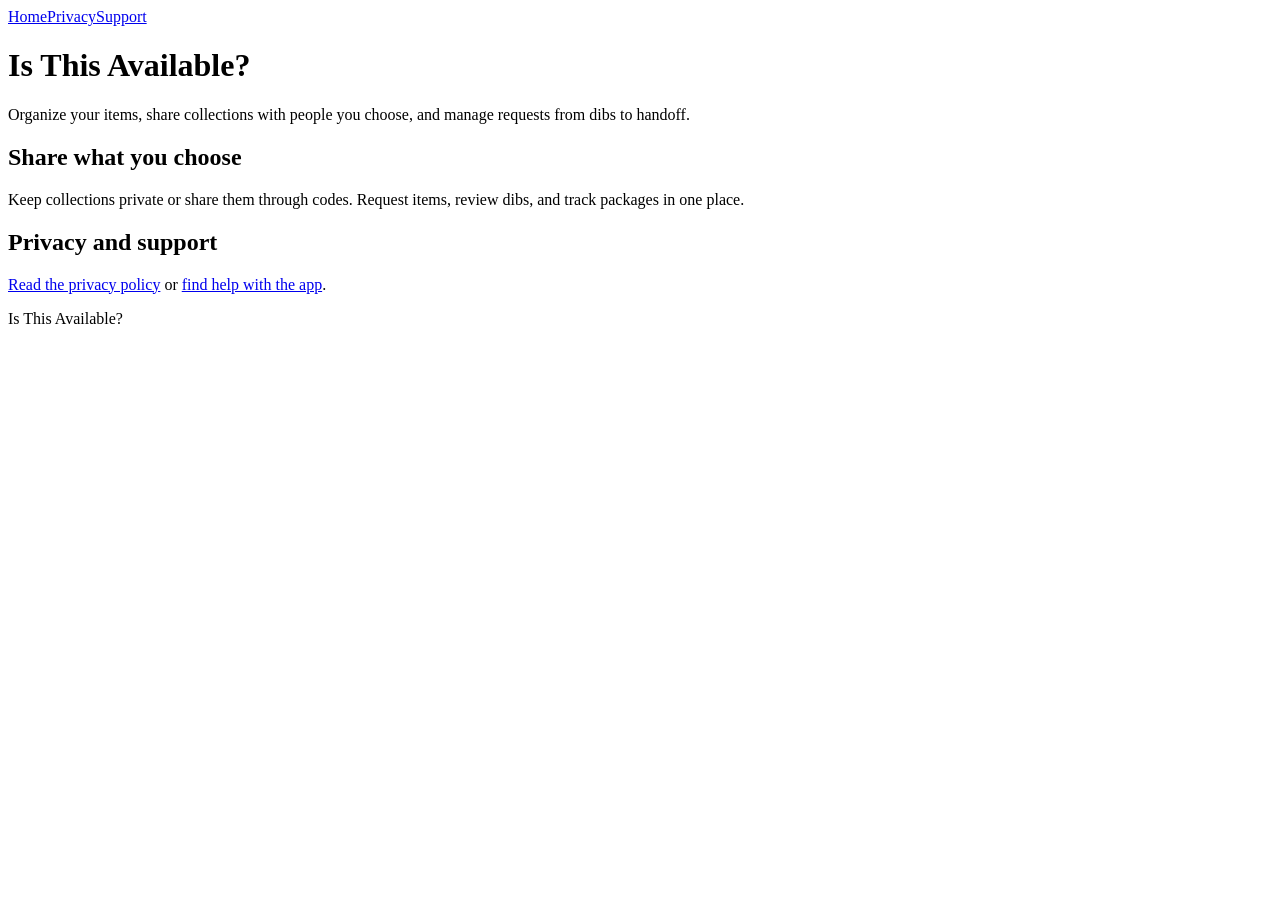
==== index.html @ 75b81431 "Add app home page" ====
<!doctype html><html lang="en"><head><meta charset="utf-8"><meta name="viewport" content="width=device-width,initial-scale=1"><title>Home | Is This Available?</title><meta name="description" content="Information, privacy and support for Is This Available?"><link rel="stylesheet" href="style.css"></head><body><main><nav aria-label="Main navigation"><a href="index.html">Home</a><a href="privacy.html">Privacy</a><a href="support.html">Support</a></nav><h1>Is This Available?</h1><p>Organize your items, share collections with people you choose, and manage requests from dibs to handoff.</p><section class="panel"><h2>Share what you choose</h2><p>Keep collections private or share them through codes. Request items, review dibs, and track packages in one place.</p></section><section class="panel"><h2>Privacy and support</h2><p><a href="privacy.html">Read the privacy policy</a> or <a href="support.html">find help with the app</a>.</p></section><footer>Is This Available?</footer></main></body></html>
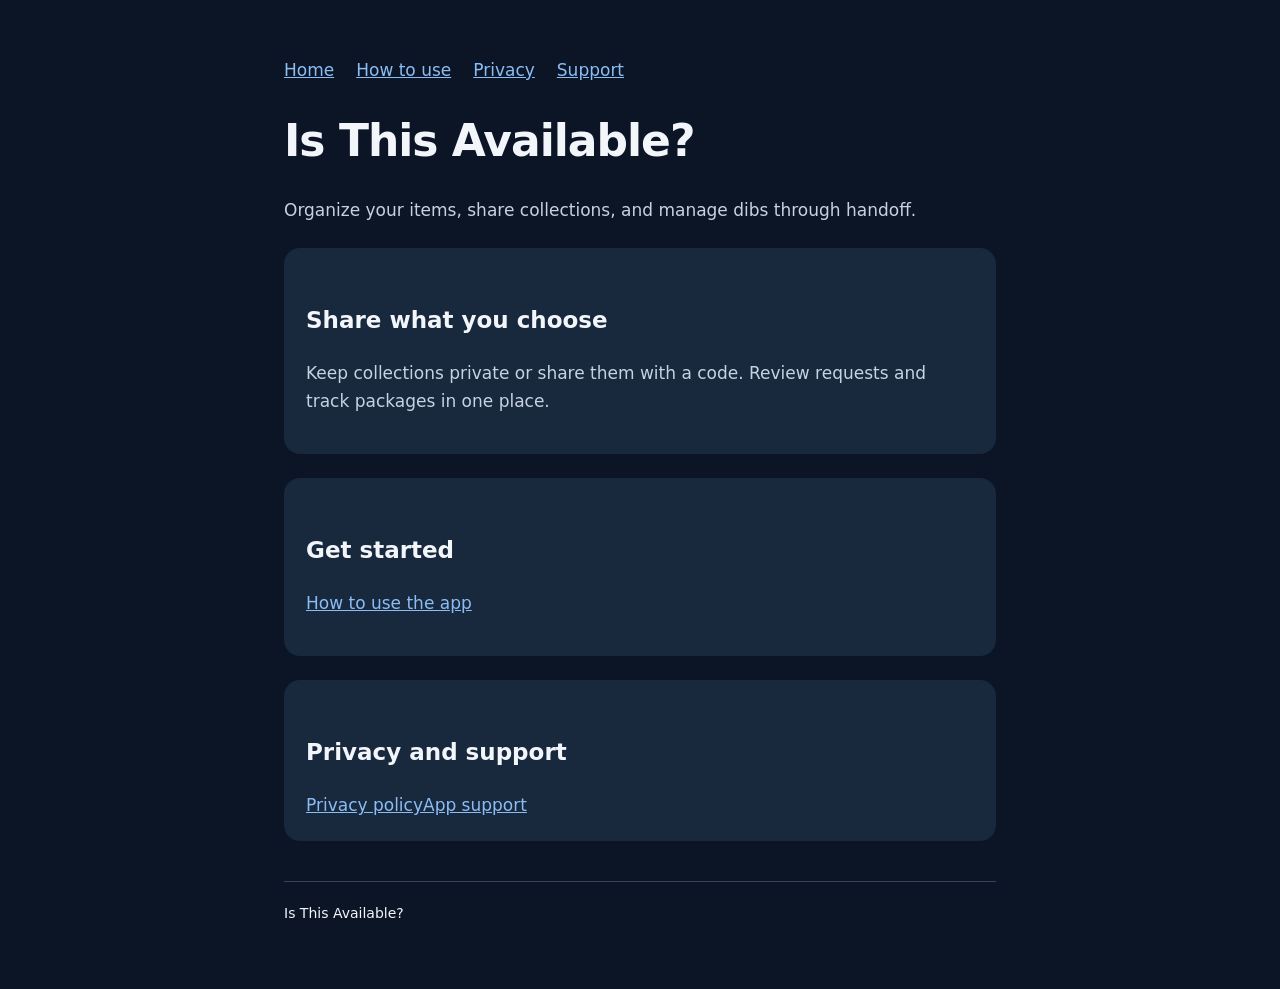
==== commit b135df7a: "Simplify support and privacy text and center home layout" ====
--- a/index.html
+++ b/index.html
@@ -1 +1 @@
-<!doctype html><html lang="en"><head><meta charset="utf-8"><meta name="viewport" content="width=device-width,initial-scale=1"><title>Home | Is This Available?</title><meta name="description" content="Information, privacy and support for Is This Available?"><link rel="stylesheet" href="style.css"></head><body><main><nav aria-label="Main navigation"><a href="index.html">Home</a><a href="privacy.html">Privacy</a><a href="support.html">Support</a></nav><h1>Is This Available?</h1><p>Organize your items, share collections with people you choose, and manage requests from dibs to handoff.</p><section class="panel"><h2>Share what you choose</h2><p>Keep collections private or share them through codes. Request items, review dibs, and track packages in one place.</p></section><section class="panel"><h2>Privacy and support</h2><p><a href="privacy.html">Read the privacy policy</a> or <a href="support.html">find help with the app</a>.</p></section><footer>Is This Available?</footer></main></body></html>
+<!doctype html><html lang="en"><head><meta charset="utf-8"><meta name="viewport" content="width=device-width,initial-scale=1"><title>Home | Is This Available?</title><meta name="description" content="Privacy, support and help for Is This Available?"><link rel="stylesheet" href="style.css"></head><body class="home"><main><nav aria-label="Main navigation"><a href="index.html">Home</a><a href="guide.html">How to use</a><a href="privacy.html">Privacy</a><a href="support.html">Support</a></nav><h1>Is This Available?</h1><p>Organize your items, share collections, and manage dibs through handoff.</p><section class="panel"><h2>Share what you choose</h2><p>Keep collections private or share them with a code. Review requests and track packages in one place.</p></section><section class="panel"><h2>Get started</h2><p><a href="guide.html">How to use the app</a></p></section><section class="panel"><h2>Privacy and support</h2><div class="page-links"><a href="privacy.html">Privacy policy</a><a href="support.html">App support</a></div></section><footer>Is This Available?</footer></main></body></html>
--- a/style.css
+++ b/style.css
@@ -0,0 +1 @@
+*{box-sizing:border-box}body{margin:0;background:#0c1525;color:#f2f5fa;font:17px/1.65 system-ui,sans-serif}main{max-width:760px;margin:auto;padding:40px 24px 64px}a{color:#8bbdf5}nav{display:flex;flex-wrap:wrap;gap:22px;margin:16px 0 32px}h1{font-size:clamp(30px,6vw,44px);line-height:1.15;letter-spacing:-1px}h2{font-size:23px;margin-top:32px}p,li{color:#c6d2e2}.panel{background:#18283d;border-radius:16px;padding:22px;margin-top:24px}.draft{border:1px solid #8bbdf5;border-radius:10px;padding:14px}footer{margin-top:40px;border-top:1px solid #34465e;padding-top:20px;font-size:14px}a:focus-visible{outline:3px solid #8bbdf5;outline-offset:5px}
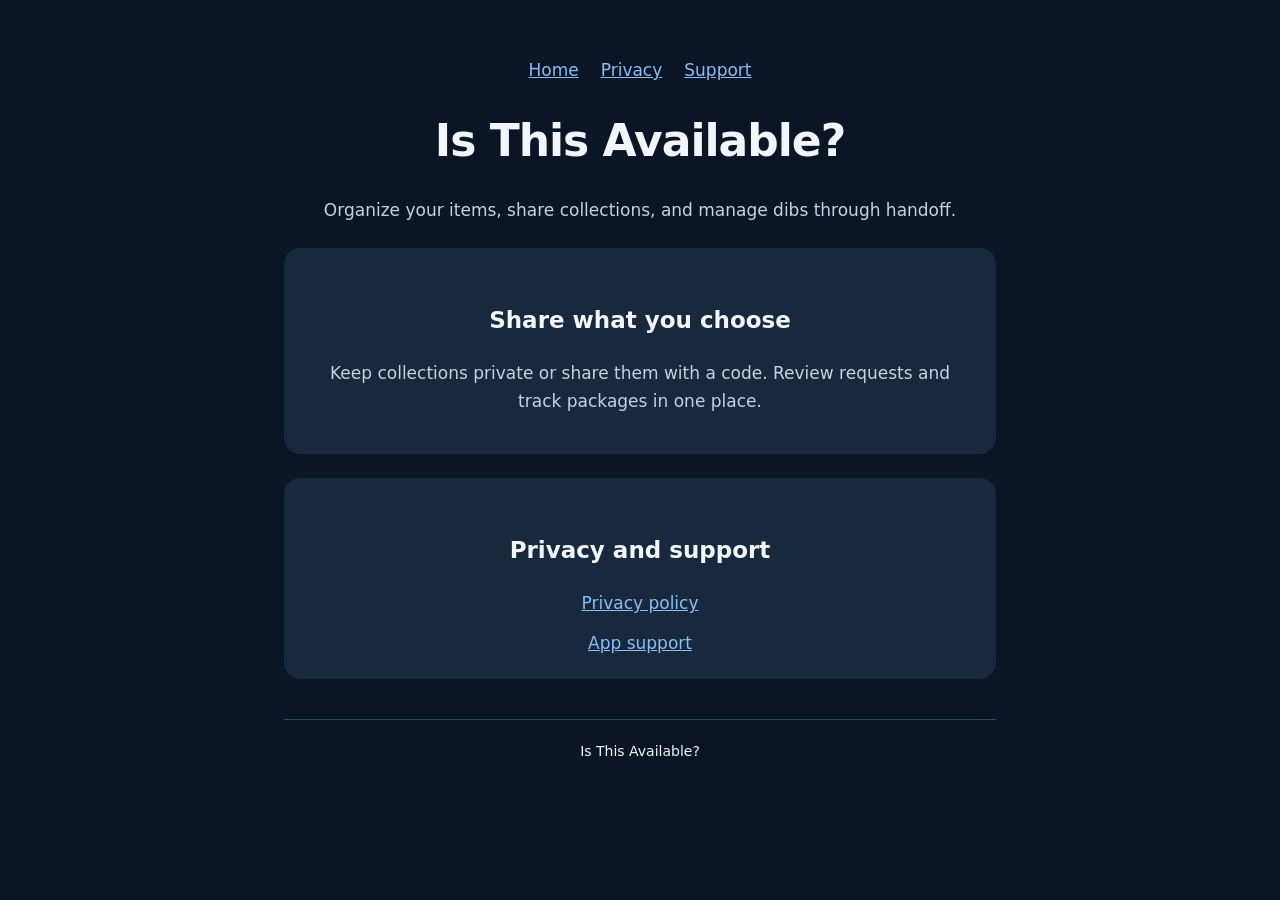
==== commit 1037a49a: "Keep website focused on privacy and support" ====
--- a/index.html
+++ b/index.html
@@ -1 +1 @@
-<!doctype html><html lang="en"><head><meta charset="utf-8"><meta name="viewport" content="width=device-width,initial-scale=1"><title>Home | Is This Available?</title><meta name="description" content="Privacy, support and help for Is This Available?"><link rel="stylesheet" href="style.css"></head><body class="home"><main><nav aria-label="Main navigation"><a href="index.html">Home</a><a href="guide.html">How to use</a><a href="privacy.html">Privacy</a><a href="support.html">Support</a></nav><h1>Is This Available?</h1><p>Organize your items, share collections, and manage dibs through handoff.</p><section class="panel"><h2>Share what you choose</h2><p>Keep collections private or share them with a code. Review requests and track packages in one place.</p></section><section class="panel"><h2>Get started</h2><p><a href="guide.html">How to use the app</a></p></section><section class="panel"><h2>Privacy and support</h2><div class="page-links"><a href="privacy.html">Privacy policy</a><a href="support.html">App support</a></div></section><footer>Is This Available?</footer></main></body></html>
+<!doctype html><html lang="en"><head><meta charset="utf-8"><meta name="viewport" content="width=device-width,initial-scale=1"><title>Home | Is This Available?</title><meta name="description" content="Privacy, support and help for Is This Available?"><link rel="stylesheet" href="style.css"></head><body class="home"><main><nav aria-label="Main navigation"><a href="index.html">Home</a><a href="privacy.html">Privacy</a><a href="support.html">Support</a></nav><h1>Is This Available?</h1><p>Organize your items, share collections, and manage dibs through handoff.</p><section class="panel"><h2>Share what you choose</h2><p>Keep collections private or share them with a code. Review requests and track packages in one place.</p></section><section class="panel"><h2>Privacy and support</h2><div class="page-links"><a href="privacy.html">Privacy policy</a><a href="support.html">App support</a></div></section><footer>Is This Available?</footer></main></body></html>
--- a/style.css
+++ b/style.css
@@ -1 +1,3 @@
 *{box-sizing:border-box}body{margin:0;background:#0c1525;color:#f2f5fa;font:17px/1.65 system-ui,sans-serif}main{max-width:760px;margin:auto;padding:40px 24px 64px}a{color:#8bbdf5}nav{display:flex;flex-wrap:wrap;gap:22px;margin:16px 0 32px}h1{font-size:clamp(30px,6vw,44px);line-height:1.15;letter-spacing:-1px}h2{font-size:23px;margin-top:32px}p,li{color:#c6d2e2}.panel{background:#18283d;border-radius:16px;padding:22px;margin-top:24px}.draft{border:1px solid #8bbdf5;border-radius:10px;padding:14px}footer{margin-top:40px;border-top:1px solid #34465e;padding-top:20px;font-size:14px}a:focus-visible{outline:3px solid #8bbdf5;outline-offset:5px}
+
+.home{text-align:center}.home nav{justify-content:center}.page-links{display:flex;flex-direction:column;align-items:center;gap:12px}
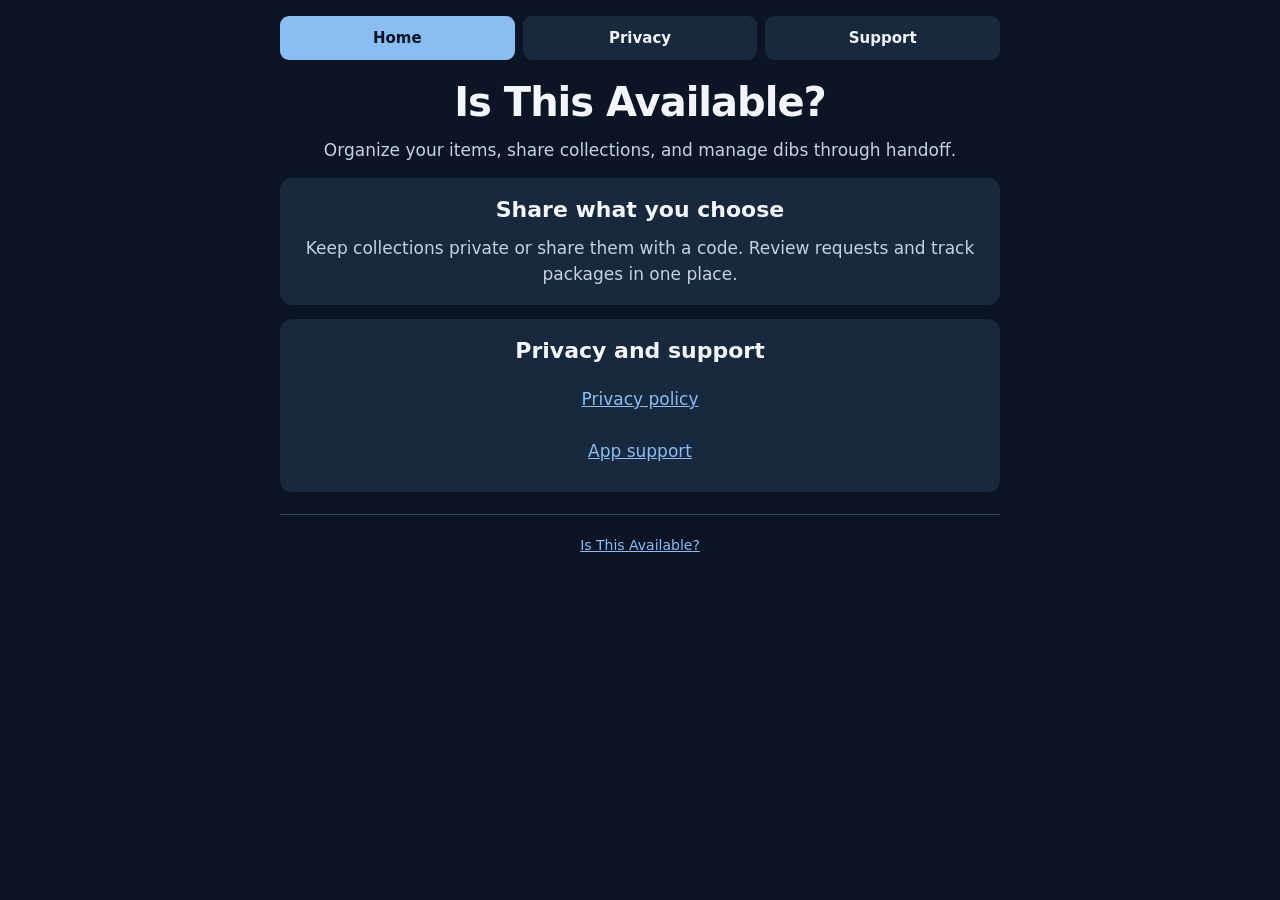
==== commit 5ab10808: "Tighten website spacing and unify app-style navigation" ====
--- a/index.html
+++ b/index.html
@@ -1 +1 @@
-<!doctype html><html lang="en"><head><meta charset="utf-8"><meta name="viewport" content="width=device-width,initial-scale=1"><title>Home | Is This Available?</title><meta name="description" content="Privacy, support and help for Is This Available?"><link rel="stylesheet" href="style.css"></head><body class="home"><main><nav aria-label="Main navigation"><a href="index.html">Home</a><a href="privacy.html">Privacy</a><a href="support.html">Support</a></nav><h1>Is This Available?</h1><p>Organize your items, share collections, and manage dibs through handoff.</p><section class="panel"><h2>Share what you choose</h2><p>Keep collections private or share them with a code. Review requests and track packages in one place.</p></section><section class="panel"><h2>Privacy and support</h2><div class="page-links"><a href="privacy.html">Privacy policy</a><a href="support.html">App support</a></div></section><footer>Is This Available?</footer></main></body></html>
+<!doctype html><html lang="en"><head><meta charset="utf-8"><meta name="viewport" content="width=device-width,initial-scale=1"><title>Home | Is This Available?</title><meta name="description" content="Privacy, support and help for Is This Available?"><link rel="stylesheet" href="style.css?v=20261015"></head><body class="home"><main><nav class="site-nav" aria-label="Main navigation"><a href="index.html" aria-current="page">Home</a><a href="privacy.html">Privacy</a><a href="support.html">Support</a></nav><h1>Is This Available?</h1><p>Organize your items, share collections, and manage dibs through handoff.</p><section class="panel"><h2>Share what you choose</h2><p>Keep collections private or share them with a code. Review requests and track packages in one place.</p></section><section class="panel"><h2>Privacy and support</h2><div class="page-links"><a href="privacy.html">Privacy policy</a><a href="support.html">App support</a></div></section><footer><p><a href="index.html">Is This Available?</a></p></footer></main></body></html>
--- a/style.css
+++ b/style.css
@@ -1,3 +1,22 @@
-*{box-sizing:border-box}body{margin:0;background:#0c1525;color:#f2f5fa;font:17px/1.65 system-ui,sans-serif}main{max-width:760px;margin:auto;padding:40px 24px 64px}a{color:#8bbdf5}nav{display:flex;flex-wrap:wrap;gap:22px;margin:16px 0 32px}h1{font-size:clamp(30px,6vw,44px);line-height:1.15;letter-spacing:-1px}h2{font-size:23px;margin-top:32px}p,li{color:#c6d2e2}.panel{background:#18283d;border-radius:16px;padding:22px;margin-top:24px}.draft{border:1px solid #8bbdf5;border-radius:10px;padding:14px}footer{margin-top:40px;border-top:1px solid #34465e;padding-top:20px;font-size:14px}a:focus-visible{outline:3px solid #8bbdf5;outline-offset:5px}
-
-.home{text-align:center}.home nav{justify-content:center}.page-links{display:flex;flex-direction:column;align-items:center;gap:12px}
+*{box-sizing:border-box}
+body{margin:0;background:#0c1525;color:#f2f5fa;font:17px/1.5 system-ui,sans-serif}
+main{max-width:760px;margin:0 auto;padding:16px 20px 24px}
+a{color:#8bbdf5;overflow-wrap:anywhere}
+.site-nav{display:flex;justify-content:center;gap:8px;margin:0 0 18px}
+.site-nav a{display:flex;flex:1;align-items:center;justify-content:center;min-height:44px;padding:10px 12px;border-radius:9px;background:#18283d;color:#f2f5fa;text-decoration:none;font-size:15px;font-weight:800;text-align:center}
+.site-nav a[aria-current="page"]{background:#8bbdf5;color:#0c1525}
+.site-nav a:hover{box-shadow:inset 0 0 0 1px #8bbdf5}
+h1{font-size:clamp(30px,6vw,40px);line-height:1.2;letter-spacing:-1px;text-align:center;margin:0 0 12px}
+h2{font-size:22px;line-height:1.3;text-align:center;margin:22px 0 8px}
+p,li{color:#c6d2e2}
+p{margin:0 0 12px}
+.panel{display:flex;flex-direction:column;align-items:center;justify-content:center;gap:12px;background:#18283d;border-radius:12px;padding:18px 16px;margin-top:14px;text-align:center}
+.panel h2,.panel p{margin:0}
+.page-links{display:flex;flex-direction:column;align-items:center;gap:8px}
+.page-links a{display:flex;align-items:center;justify-content:center;min-height:44px;padding:4px 12px}
+footer{margin-top:22px;border-top:1px solid #34465e;padding-top:14px;text-align:center;font-size:14px}
+footer p{margin:0}
+footer a{display:inline-block;padding:6px}
+a:focus-visible{outline:3px solid #8bbdf5;outline-offset:4px}
+.home{text-align:center}
+@media(max-width:360px){main{padding:12px 14px 20px}.site-nav{gap:6px}.site-nav a{padding:10px 6px}}
